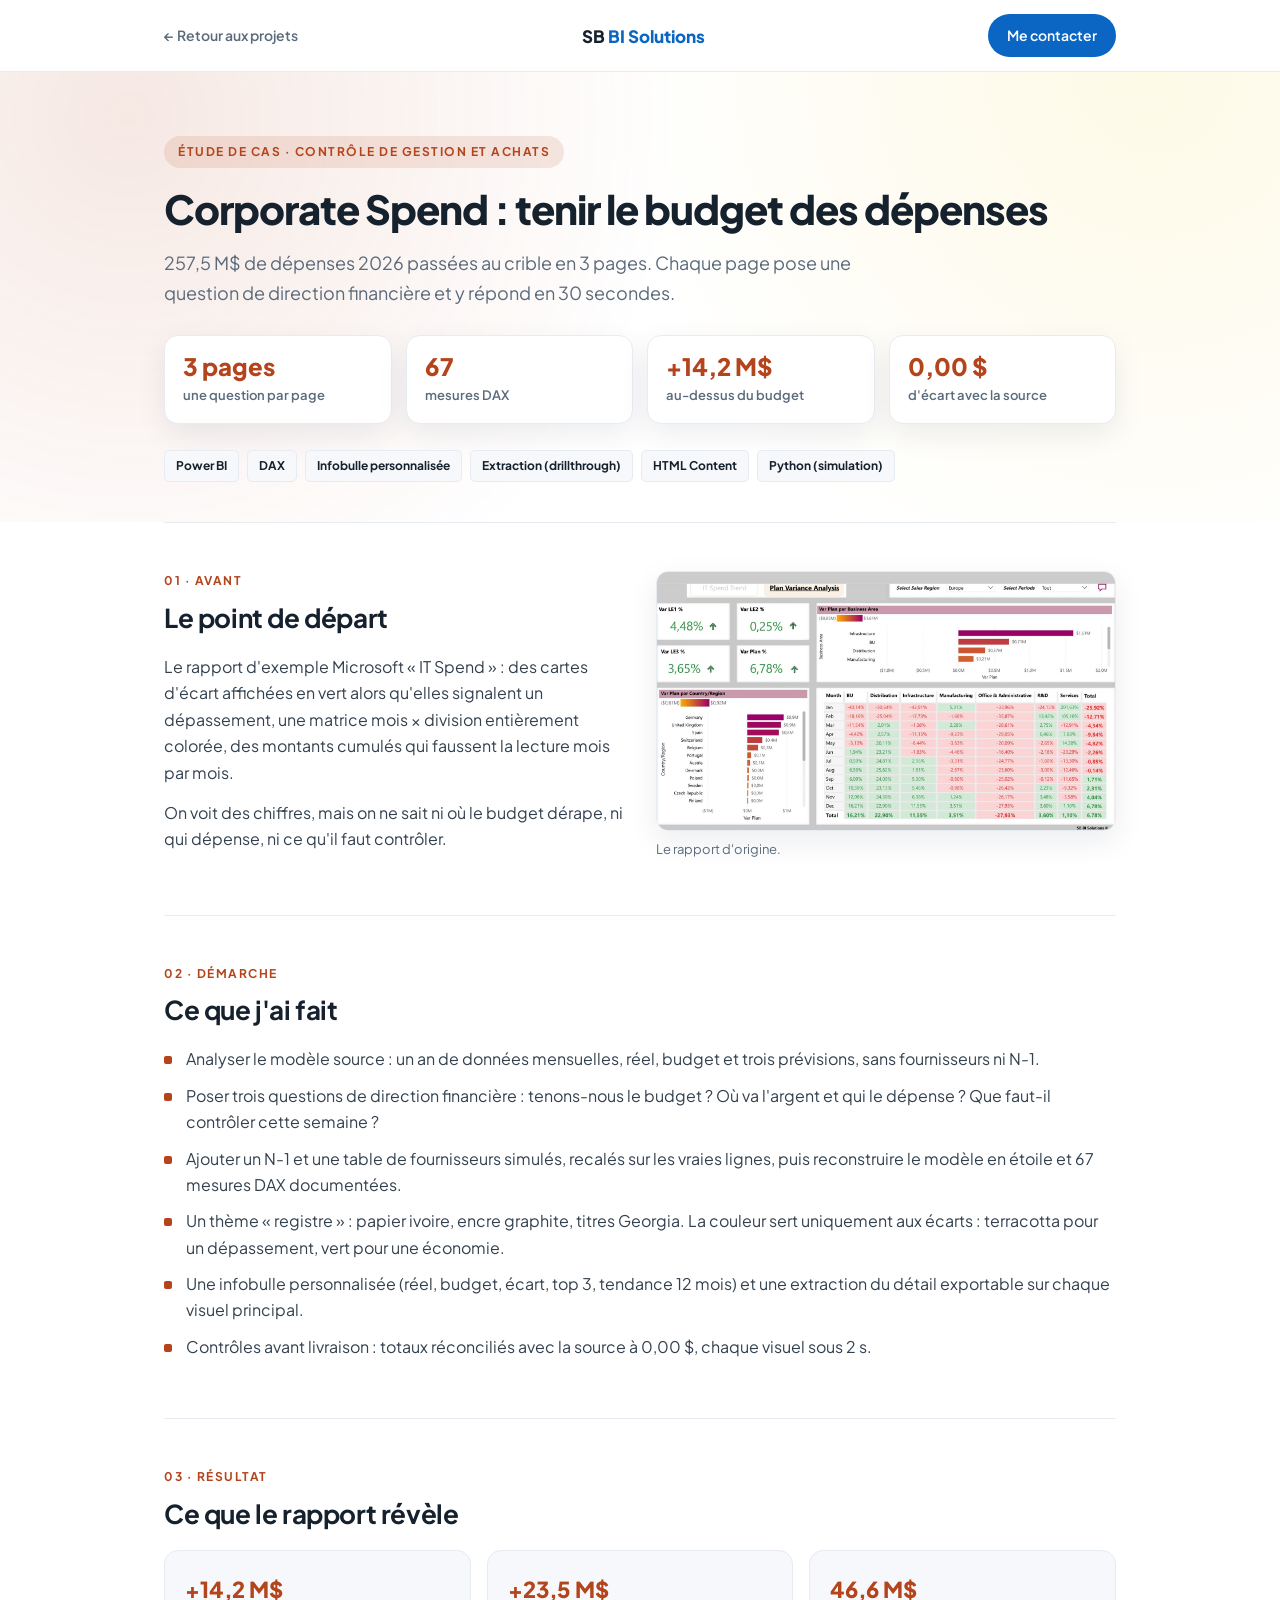
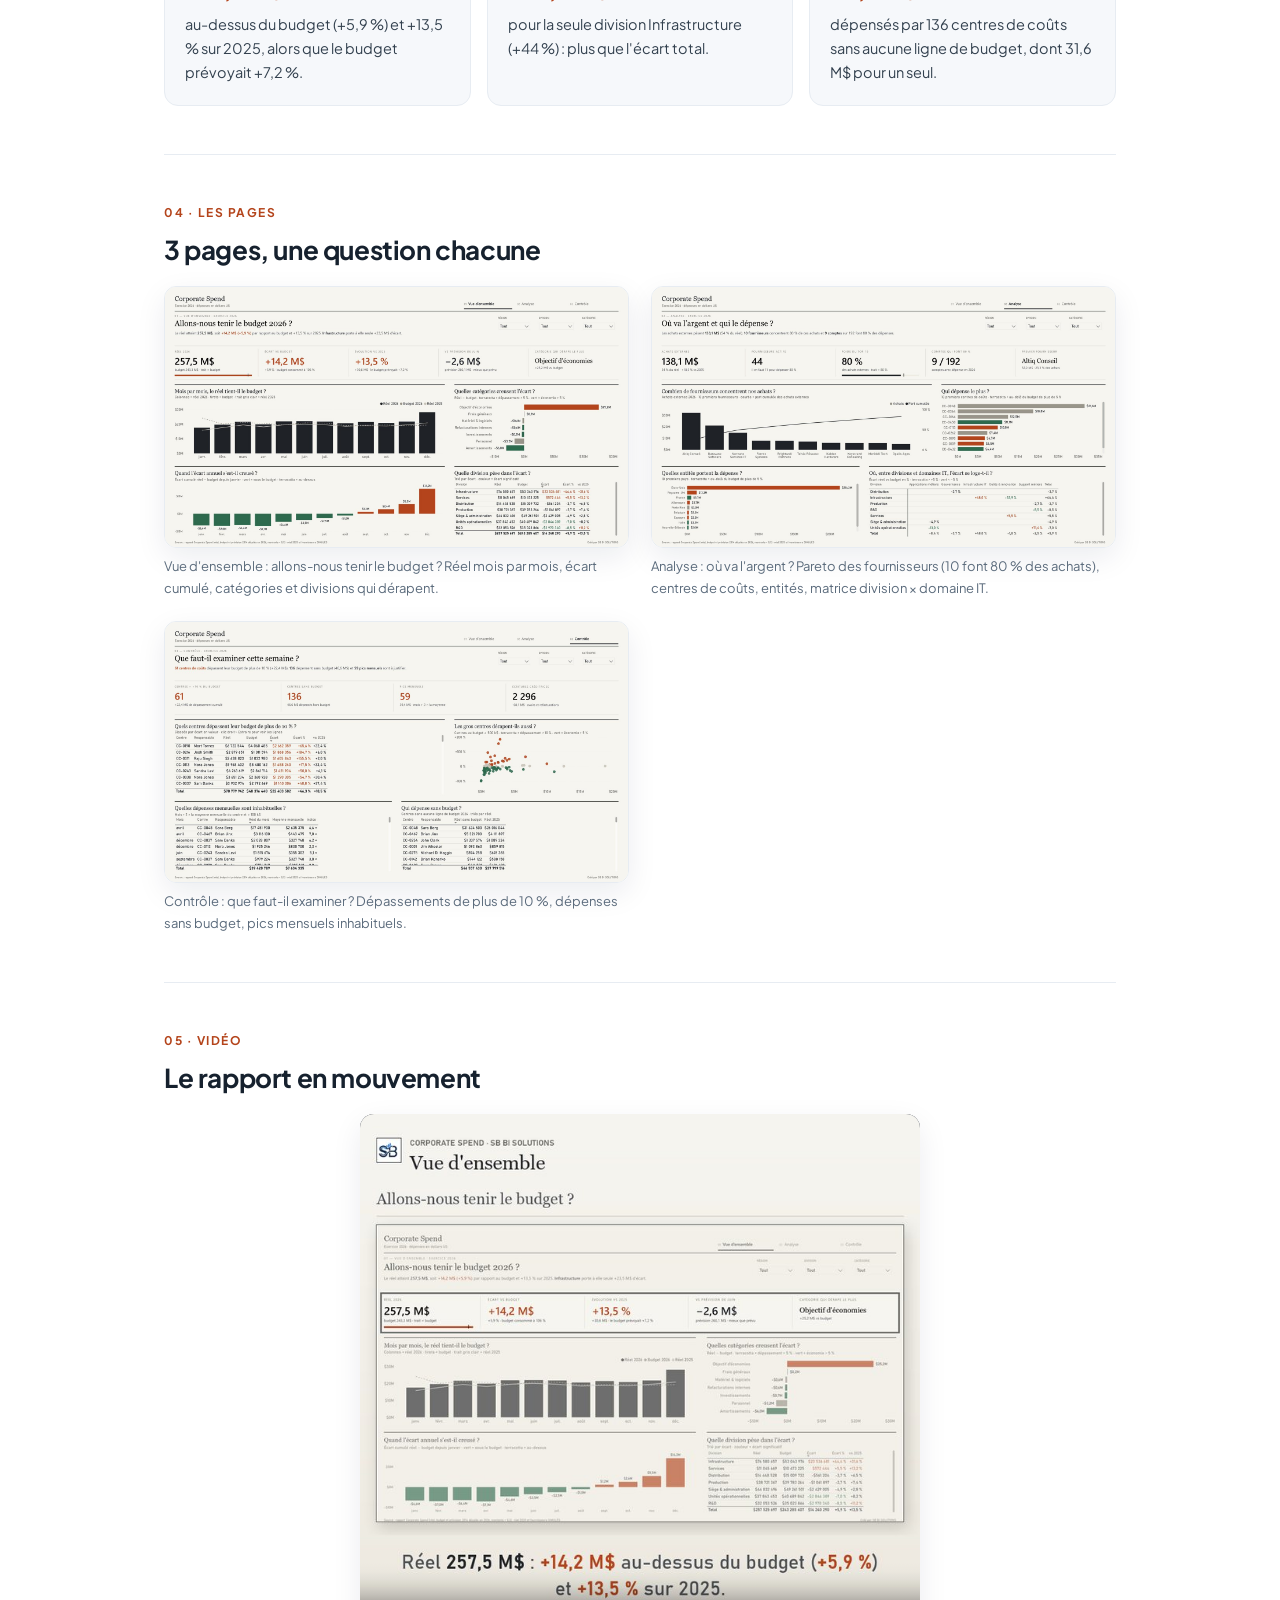
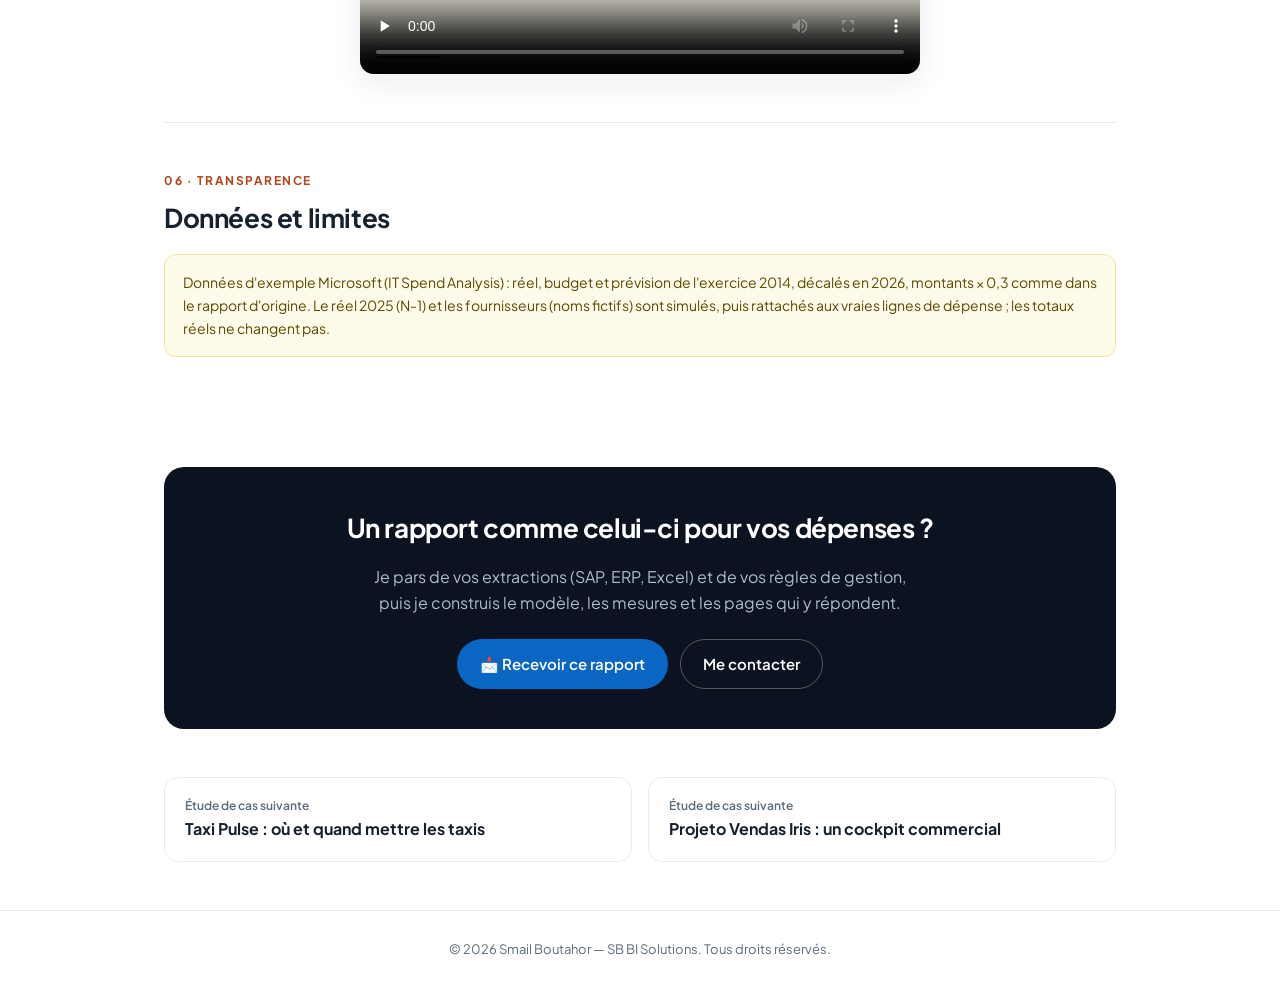
==== etude-corporate-spend.html @ b77069ad "Ajout du projet Corporate Spend : vidéo, étude de cas et comparateur avant/après Co-Authored-By: Cla" ====
<!DOCTYPE html>
<html lang="fr">
<head>
<meta charset="UTF-8">
<meta name="viewport" content="width=device-width, initial-scale=1.0">
<title>Corporate Spend — étude de cas · Smail Boutahor</title>
<meta name="description" content="257,5 M$ de dépenses 2026 passées au crible en 3 pages : budget, N-1, fournisseurs, centres de coûts et alertes, avec infobulle et extraction du détail.">
<link rel="icon" type="image/x-icon" href="favicon.ico">
<link rel="icon" type="image/png" sizes="32x32" href="assets/favicon-32.png">
<meta property="og:type" content="article">
<meta property="og:title" content="Corporate Spend : tenir le budget des dépenses">
<meta property="og:description" content="257,5 M$ de dépenses 2026 passées au crible en 3 pages : budget, N-1, fournisseurs, centres de coûts et alertes.">
<meta property="og:image" content="https://smail-erdg.github.io/assets/avant-apres/corporate-apres.jpg">
<meta property="og:url" content="https://smail-erdg.github.io/etude-corporate-spend.html">
<meta property="og:locale" content="fr_FR">
<meta name="twitter:card" content="summary_large_image">
<link rel="preconnect" href="https://fonts.googleapis.com">
<link rel="preconnect" href="https://fonts.gstatic.com" crossorigin>
<link href="https://fonts.googleapis.com/css2?family=Plus+Jakarta+Sans:wght@400;500;600;700;800&display=swap" rel="stylesheet">
<link rel="stylesheet" href="assets/etude.css">
<style>:root{--accent:#B4441B;--accent-soft:rgba(180,68,27,0.12);}</style>
</head>
<body>
<header><nav>
  <a class="back" href="index.html#projets">← Retour aux projets</a>
  <div class="logo">SB <span>BI Solutions</span></div>
  <a class="btn btn-primary btn-sm" href="index.html#contact">Me contacter</a>
</nav></header>

<div class="hero"><div class="container">
  <span class="kicker">Étude de cas · Contrôle de gestion et achats</span>
  <h1>Corporate Spend : tenir le budget des dépenses</h1>
  <p class="lead">257,5 M$ de dépenses 2026 passées au crible en 3 pages. Chaque page pose une question de direction financière et y répond en 30 secondes.</p>
  <div class="facts"><div class="fact"><b>3 pages</b><span>une question par page</span></div><div class="fact"><b>67</b><span>mesures DAX</span></div><div class="fact"><b>+14,2 M$</b><span>au-dessus du budget</span></div><div class="fact"><b>0,00 $</b><span>d'écart avec la source</span></div></div>
  <div class="tags"><span class="tag">Power BI</span><span class="tag">DAX</span><span class="tag">Infobulle personnalisée</span><span class="tag">Extraction (drillthrough)</span><span class="tag">HTML Content</span><span class="tag">Python (simulation)</span></div>
</div></div>

<main class="container">
  <section>
    <div class="two">
      <div><h2><small>01 · Avant</small>Le point de départ</h2><p>Le rapport d&#x27;exemple Microsoft « IT Spend » : des cartes d&#x27;écart affichées en vert alors qu&#x27;elles signalent un dépassement, une matrice mois × division entièrement colorée, des montants cumulés qui faussent la lecture mois par mois.</p><p>On voit des chiffres, mais on ne sait ni où le budget dérape, ni qui dépense, ni ce qu&#x27;il faut contrôler.</p></div>
      <figure><img src="assets/avant-apres/corporate-avant.jpg" alt="Corporate Spend — rapport d'origine" loading="lazy" width="1600" height="900"><figcaption>Le rapport d'origine.</figcaption></figure>
    </div>
  </section>

  <section>
    <h2><small>02 · Démarche</small>Ce que j'ai fait</h2>
    <ul class="clean"><li>Analyser le modèle source : un an de données mensuelles, réel, budget et trois prévisions, sans fournisseurs ni N-1.</li><li>Poser trois questions de direction financière : tenons-nous le budget ? Où va l&#x27;argent et qui le dépense ? Que faut-il contrôler cette semaine ?</li><li>Ajouter un N-1 et une table de fournisseurs simulés, recalés sur les vraies lignes, puis reconstruire le modèle en étoile et 67 mesures DAX documentées.</li><li>Un thème « registre » : papier ivoire, encre graphite, titres Georgia. La couleur sert uniquement aux écarts : terracotta pour un dépassement, vert pour une économie.</li><li>Une infobulle personnalisée (réel, budget, écart, top 3, tendance 12 mois) et une extraction du détail exportable sur chaque visuel principal.</li><li>Contrôles avant livraison : totaux réconciliés avec la source à 0,00 $, chaque visuel sous 2 s.</li></ul>
  </section>

  <section>
    <h2><small>03 · Résultat</small>Ce que le rapport révèle</h2>
    <div class="insights"><div class="insight"><b>+14,2 M$</b><p>au-dessus du budget (+5,9 %) et +13,5 % sur 2025, alors que le budget prévoyait +7,2 %.</p></div><div class="insight"><b>+23,5 M$</b><p>pour la seule division Infrastructure (+44 %) : plus que l&#x27;écart total.</p></div><div class="insight"><b>46,6 M$</b><p>dépensés par 136 centres de coûts sans aucune ligne de budget, dont 31,6 M$ pour un seul.</p></div></div>
  </section>

  <section>
    <h2><small>04 · Les pages</small>3 pages, une question chacune</h2>
    <div class="gallery"><figure><a href="assets/etudes/corporate/01.jpg" target="_blank" rel="noopener"><img src="assets/etudes/corporate/01.jpg" alt="Corporate Spend — Vue d'ensemble" loading="lazy" width="1600" height="900"></a><figcaption>Vue d&#x27;ensemble : allons-nous tenir le budget ? Réel mois par mois, écart cumulé, catégories et divisions qui dérapent.</figcaption></figure><figure><a href="assets/etudes/corporate/02.jpg" target="_blank" rel="noopener"><img src="assets/etudes/corporate/02.jpg" alt="Corporate Spend — Analyse" loading="lazy" width="1600" height="900"></a><figcaption>Analyse : où va l&#x27;argent ? Pareto des fournisseurs (10 font 80 % des achats), centres de coûts, entités, matrice division × domaine IT.</figcaption></figure><figure><a href="assets/etudes/corporate/03.jpg" target="_blank" rel="noopener"><img src="assets/etudes/corporate/03.jpg" alt="Corporate Spend — Contrôle" loading="lazy" width="1600" height="900"></a><figcaption>Contrôle : que faut-il examiner ? Dépassements de plus de 10 %, dépenses sans budget, pics mensuels inhabituels.</figcaption></figure></div>
  </section>

  <section>
    <h2><small>05 · Vidéo</small>Le rapport en mouvement</h2>
    <div class="video-wrap"><video src="assets/corporate-spend.mp4" poster="assets/posters/corporate-spend.jpg" controls playsinline preload="none" aria-label="Corporate Spend — présentation vidéo"></video></div>
  </section>

  <section>
    <h2><small>06 · Transparence</small>Données et limites</h2>
    <p class="note">Données d&#x27;exemple Microsoft (IT Spend Analysis) : réel, budget et prévision de l&#x27;exercice 2014, décalés en 2026, montants × 0,3 comme dans le rapport d&#x27;origine. Le réel 2025 (N-1) et les fournisseurs (noms fictifs) sont simulés, puis rattachés aux vraies lignes de dépense ; les totaux réels ne changent pas.</p>
  </section>

  <div class="cta">
    <h2>Un rapport comme celui-ci pour vos dépenses ?</h2>
    <p>Je pars de vos extractions (SAP, ERP, Excel) et de vos règles de gestion, puis je construis le modèle, les mesures et les pages qui y répondent.</p>
    <div class="row">
      <a class="btn btn-primary" href="https://docs.google.com/forms/d/e/1FAIpQLSfrWSQZopcLOyCkhCkhhUc2MDidY0ayeoxj_7BFFQ1IcIZH8A/viewform" target="_blank" rel="noopener">📩 Recevoir ce rapport</a>
      <a class="btn btn-ghost" href="index.html#contact">Me contacter</a>
    </div>
  </div>

  <div class="next"><a href="etude-taxi-pulse.html"><small>Étude de cas suivante</small><b>Taxi Pulse : où et quand mettre les taxis</b></a><a href="etude-projeto-vendas-iris.html"><small>Étude de cas suivante</small><b>Projeto Vendas Iris : un cockpit commercial</b></a></div>
</main>

<footer>© 2026 Smail Boutahor — SB BI Solutions. Tous droits réservés.</footer>
</body>
</html>
---- assets/etude.css ----
/* Études de cas — feuille commune aux 3 pages (reprend les jetons du portfolio). */
:root{
  --blue:#0A66C2;--gold:#F2C811;--dark:#0b1220;--ink:#16212e;--muted:#5b6b7c;
  --line:#e7ecf2;--bg:#ffffff;--bg-soft:#f6f8fb;--radius:16px;--shadow:0 10px 30px rgba(10,30,60,0.08);
  --accent:var(--blue);--accent-soft:rgba(10,102,194,0.08);
}
*{box-sizing:border-box;margin:0;padding:0;}
html{scroll-behavior:smooth;}
body{font-family:'Plus Jakarta Sans',-apple-system,BlinkMacSystemFont,'Segoe UI',Roboto,Arial,sans-serif;color:var(--ink);background:var(--bg);line-height:1.65;-webkit-font-smoothing:antialiased;}
img,video{max-width:100%;height:auto;display:block;}
a{color:inherit;text-decoration:none;}
.container{max-width:1000px;margin:0 auto;padding:0 24px;}
header{position:sticky;top:0;z-index:50;background:rgba(255,255,255,0.9);backdrop-filter:blur(10px);border-bottom:1px solid var(--line);}
nav{max-width:1000px;margin:0 auto;padding:14px 24px;display:flex;align-items:center;justify-content:space-between;gap:16px;}
.back{font-weight:600;font-size:14px;color:var(--muted);}
.back:hover{color:var(--blue);}
.logo{font-weight:800;font-size:17px;}
.logo span{color:var(--blue);}
.btn{display:inline-flex;align-items:center;gap:8px;padding:12px 22px;border-radius:50px;font-weight:600;font-size:15px;border:1px solid transparent;transition:transform .2s,box-shadow .2s;}
.btn-primary{background:var(--blue);color:#fff;}
.btn-primary:hover{transform:translateY(-2px);box-shadow:0 10px 24px rgba(10,102,194,0.35);}
.btn-ghost{background:#fff;color:var(--ink);border-color:var(--line);}
.btn-ghost:hover{border-color:var(--blue);color:var(--blue);}
.btn-sm{padding:9px 18px;font-size:14px;}

.hero{padding:64px 0 40px;background:radial-gradient(circle at 10% 10%,var(--accent-soft),transparent 45%),radial-gradient(circle at 90% 0%,rgba(242,200,17,0.10),transparent 45%);}
.kicker{display:inline-block;font-size:12px;font-weight:700;letter-spacing:1.5px;text-transform:uppercase;color:var(--accent);background:var(--accent-soft);padding:6px 14px;border-radius:50px;margin-bottom:18px;}
h1{font-size:40px;line-height:1.15;letter-spacing:-1px;font-weight:800;margin-bottom:16px;}
.lead{font-size:18px;color:var(--muted);max-width:720px;margin-bottom:28px;}
.facts{display:grid;grid-template-columns:repeat(4,1fr);gap:14px;margin-bottom:26px;}
.fact{background:#fff;border:1px solid var(--line);border-radius:14px;padding:16px 18px;box-shadow:var(--shadow);}
.fact b{display:block;font-size:24px;font-weight:800;color:var(--accent);line-height:1.2;}
.fact span{font-size:13px;color:var(--muted);font-weight:600;}
.tags{display:flex;flex-wrap:wrap;gap:8px;}
.tag{font-weight:700;font-size:12px;padding:5px 11px;border-radius:5px;background:var(--bg-soft);border:1px solid var(--line);color:var(--ink);}

main section{padding:48px 0;border-top:1px solid var(--line);}
h2{font-size:26px;letter-spacing:-.4px;margin-bottom:14px;}
h2 small{display:block;font-size:12px;letter-spacing:1.5px;text-transform:uppercase;color:var(--accent);font-weight:700;margin-bottom:6px;}
p{margin-bottom:14px;color:#33414f;}
.two{display:grid;grid-template-columns:1fr 1fr;gap:32px;align-items:start;}
ul.clean{list-style:none;}
ul.clean li{position:relative;padding-left:22px;margin-bottom:10px;color:#33414f;}
ul.clean li::before{content:'';position:absolute;left:0;top:10px;width:8px;height:8px;border-radius:2px;background:var(--accent);}
figure{margin:0;}
figure img{border-radius:12px;border:1px solid var(--line);box-shadow:var(--shadow);width:100%;}
figcaption{font-size:13px;color:var(--muted);margin-top:8px;}

.insights{display:grid;grid-template-columns:repeat(3,1fr);gap:16px;}
.insight{background:var(--bg-soft);border:1px solid var(--line);border-radius:14px;padding:20px;}
.insight b{display:block;font-size:22px;font-weight:800;color:var(--accent);margin-bottom:6px;}
.insight p{font-size:14.5px;margin:0;}

.gallery{display:grid;grid-template-columns:repeat(2,1fr);gap:22px;}
.gallery a{display:block;}
.gallery img{transition:transform .25s;}
.gallery a:hover img{transform:translateY(-3px);}

.video-wrap{max-width:560px;margin:0 auto;}
.video-wrap video{width:100%;border-radius:14px;background:#0b1220;box-shadow:var(--shadow);}

.note{background:#fffbea;border:1px solid #f3e3a1;border-radius:12px;padding:16px 18px;font-size:14px;color:#5a4a00;}

.cta{background:var(--dark);color:#fff;border-radius:20px;padding:40px;text-align:center;margin:48px 0;}
.cta h2{color:#fff;}
.cta p{color:#aebccb;max-width:560px;margin:0 auto 22px;}
.cta .row{display:flex;gap:12px;justify-content:center;flex-wrap:wrap;}
.cta .btn-ghost{background:transparent;color:#fff;border-color:rgba(255,255,255,.3);}
.cta .btn-ghost:hover{border-color:var(--gold);color:var(--gold);}

.next{display:grid;grid-template-columns:1fr 1fr;gap:16px;margin-bottom:48px;}
.next a{display:block;border:1px solid var(--line);border-radius:14px;padding:18px 20px;transition:border-color .2s,transform .2s;}
.next a:hover{border-color:var(--blue);transform:translateY(-2px);}
.next small{display:block;font-size:12px;color:var(--muted);font-weight:600;}
.next b{font-size:16px;}

footer{text-align:center;font-size:13px;color:var(--muted);padding:28px 0;border-top:1px solid var(--line);}

@media (max-width:760px){
  h1{font-size:30px;}
  .facts{grid-template-columns:1fr 1fr;}
  .two,.insights,.gallery,.next{grid-template-columns:1fr;}
  .cta{padding:28px 20px;}
  nav .logo{display:none;}
}
@media (prefers-reduced-motion:reduce){*{transition:none !important;scroll-behavior:auto !important;}}
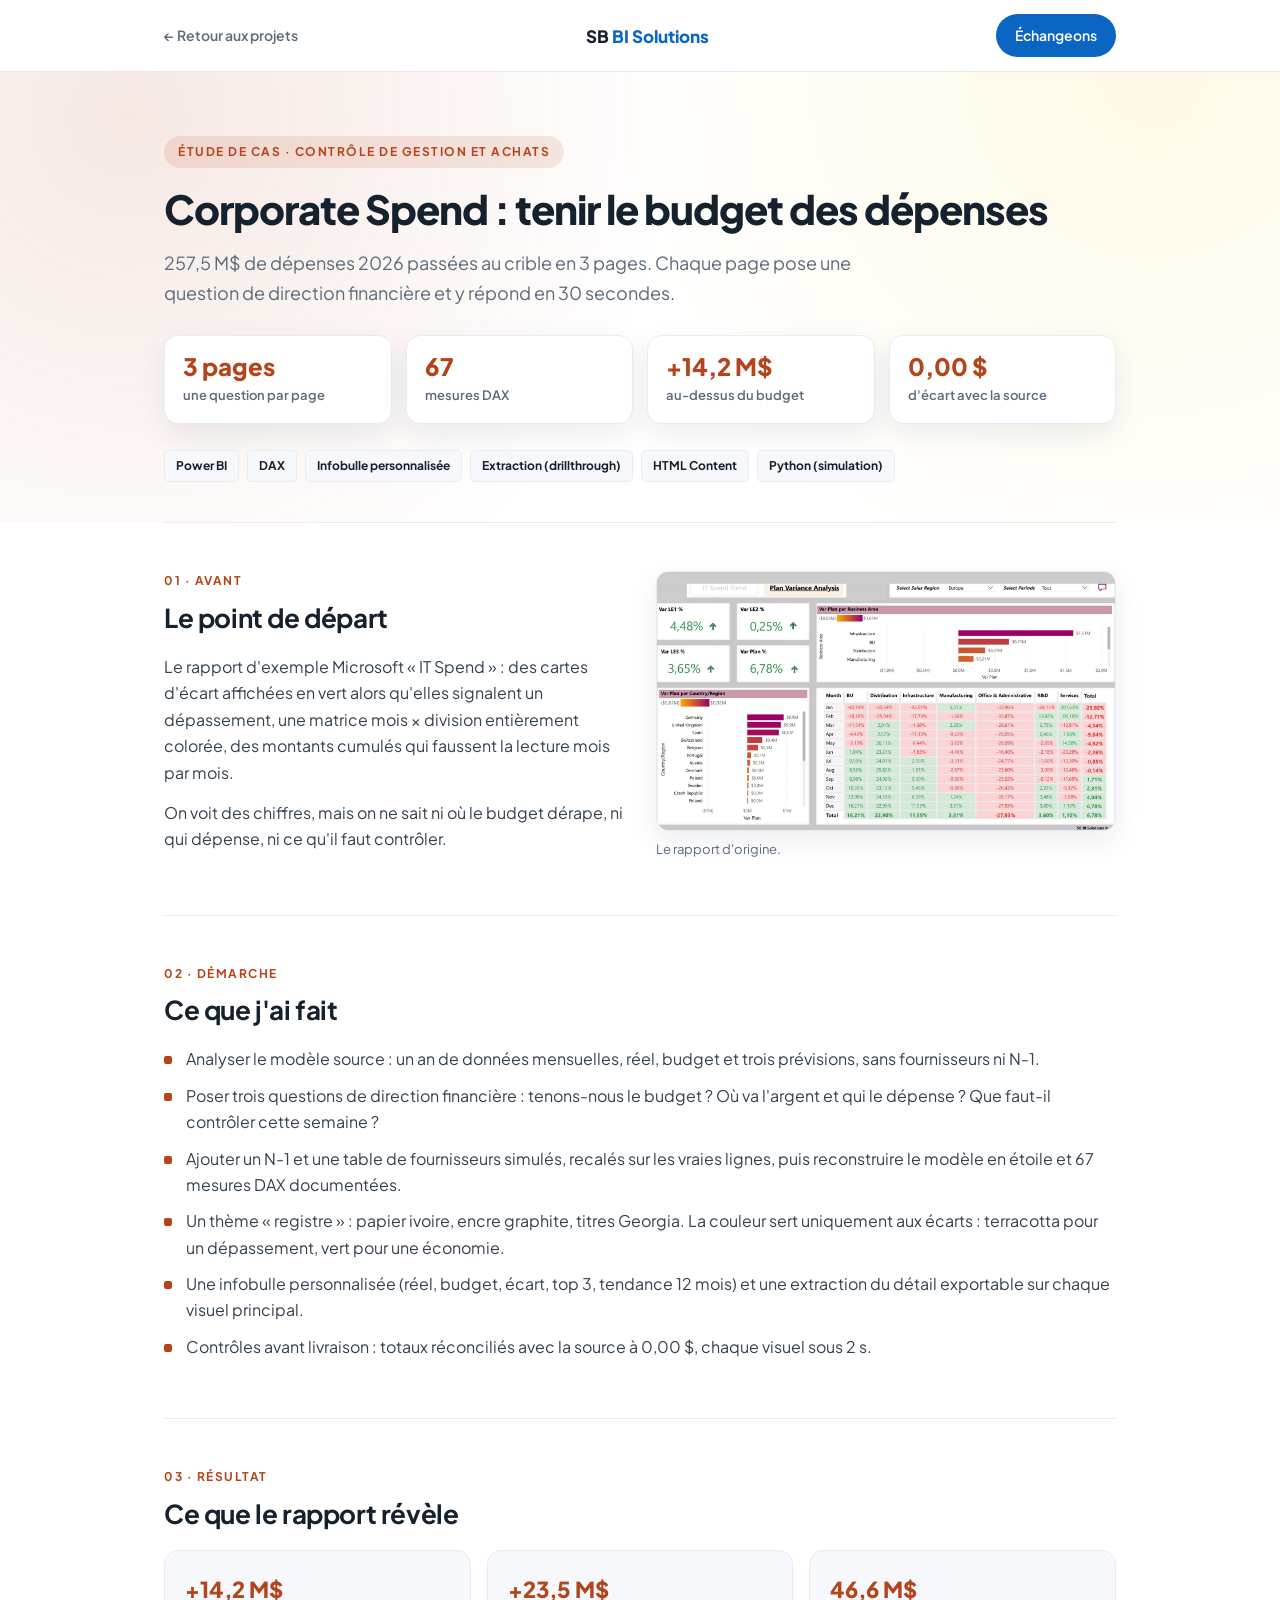
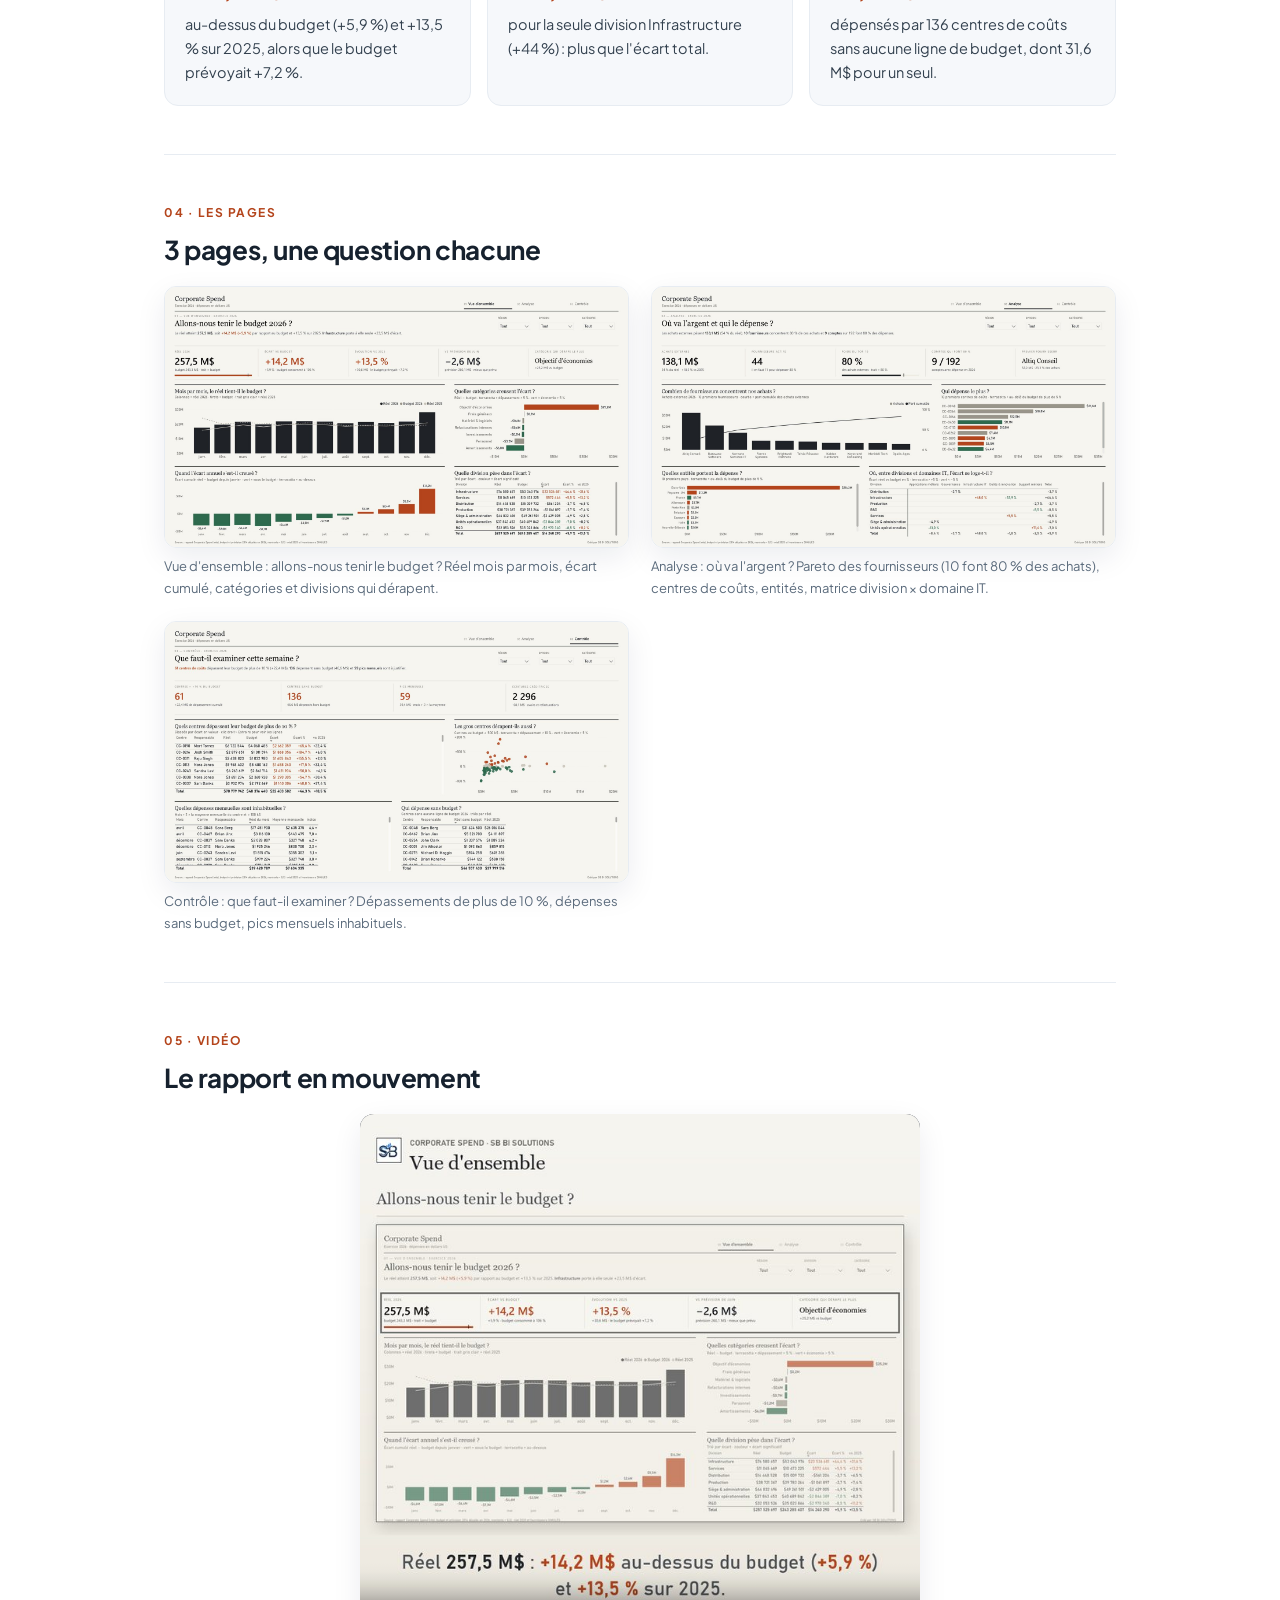
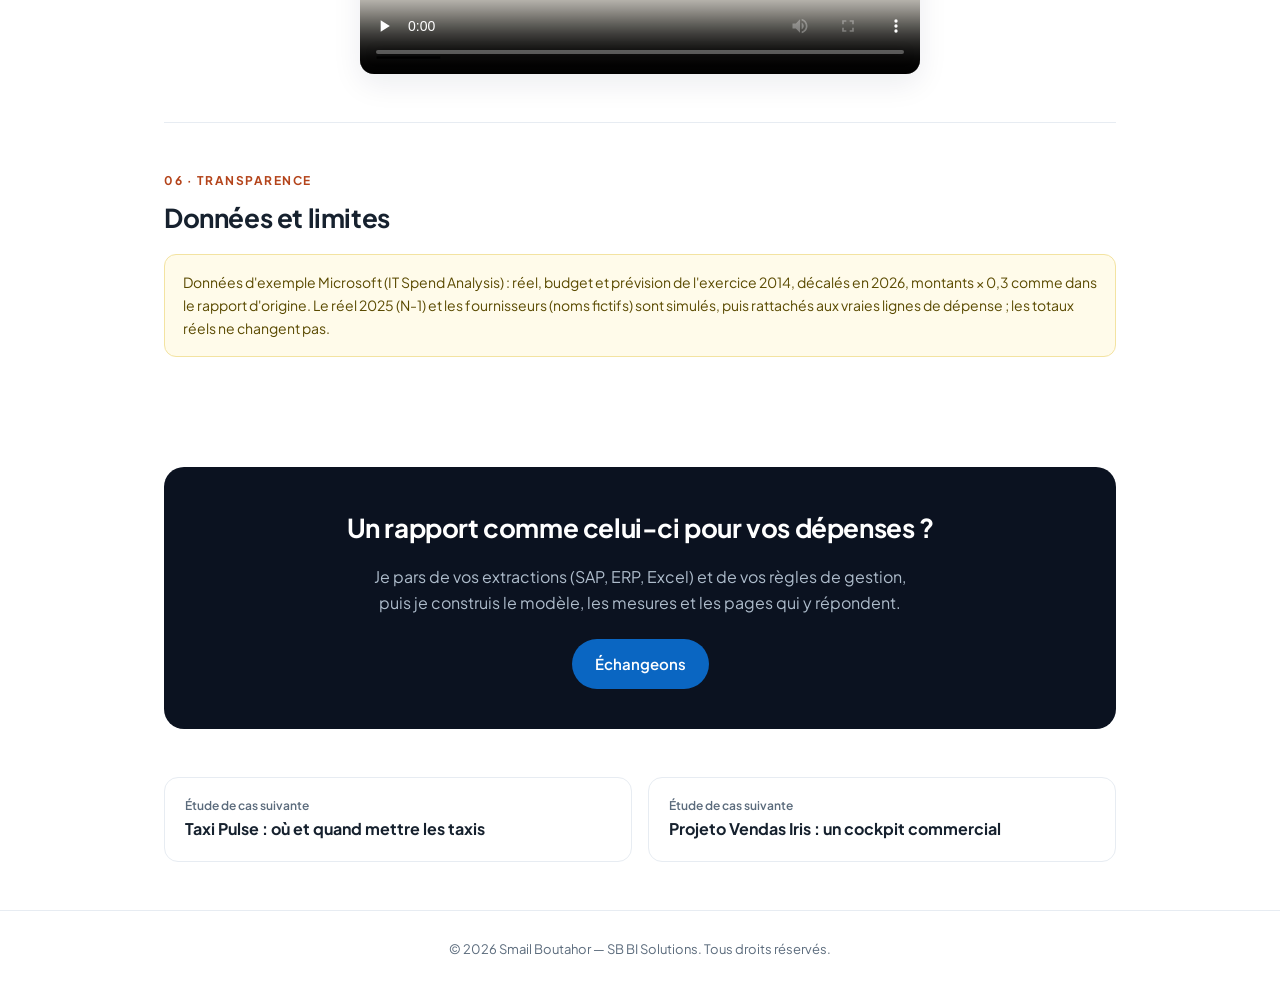
==== commit 74362e70: "Repositionnement : contrôleur de gestion & Data Analyst Finance, parcours corrigé, CTA portfolio Co-" ====
--- a/etude-corporate-spend.html
+++ b/etude-corporate-spend.html
@@ -24,7 +24,7 @@
 <header><nav>
   <a class="back" href="index.html#projets">← Retour aux projets</a>
   <div class="logo">SB <span>BI Solutions</span></div>
-  <a class="btn btn-primary btn-sm" href="index.html#contact">Me contacter</a>
+  <a class="btn btn-primary btn-sm" href="index.html#contact">Échangeons</a>
 </nav></header>
 
 <div class="hero"><div class="container">
@@ -72,8 +72,7 @@
     <h2>Un rapport comme celui-ci pour vos dépenses ?</h2>
     <p>Je pars de vos extractions (SAP, ERP, Excel) et de vos règles de gestion, puis je construis le modèle, les mesures et les pages qui y répondent.</p>
     <div class="row">
-      <a class="btn btn-primary" href="https://docs.google.com/forms/d/e/1FAIpQLSfrWSQZopcLOyCkhCkhhUc2MDidY0ayeoxj_7BFFQ1IcIZH8A/viewform" target="_blank" rel="noopener">📩 Recevoir ce rapport</a>
-      <a class="btn btn-ghost" href="index.html#contact">Me contacter</a>
+      <a class="btn btn-primary" href="index.html#contact">Échangeons</a>
     </div>
   </div>
 
